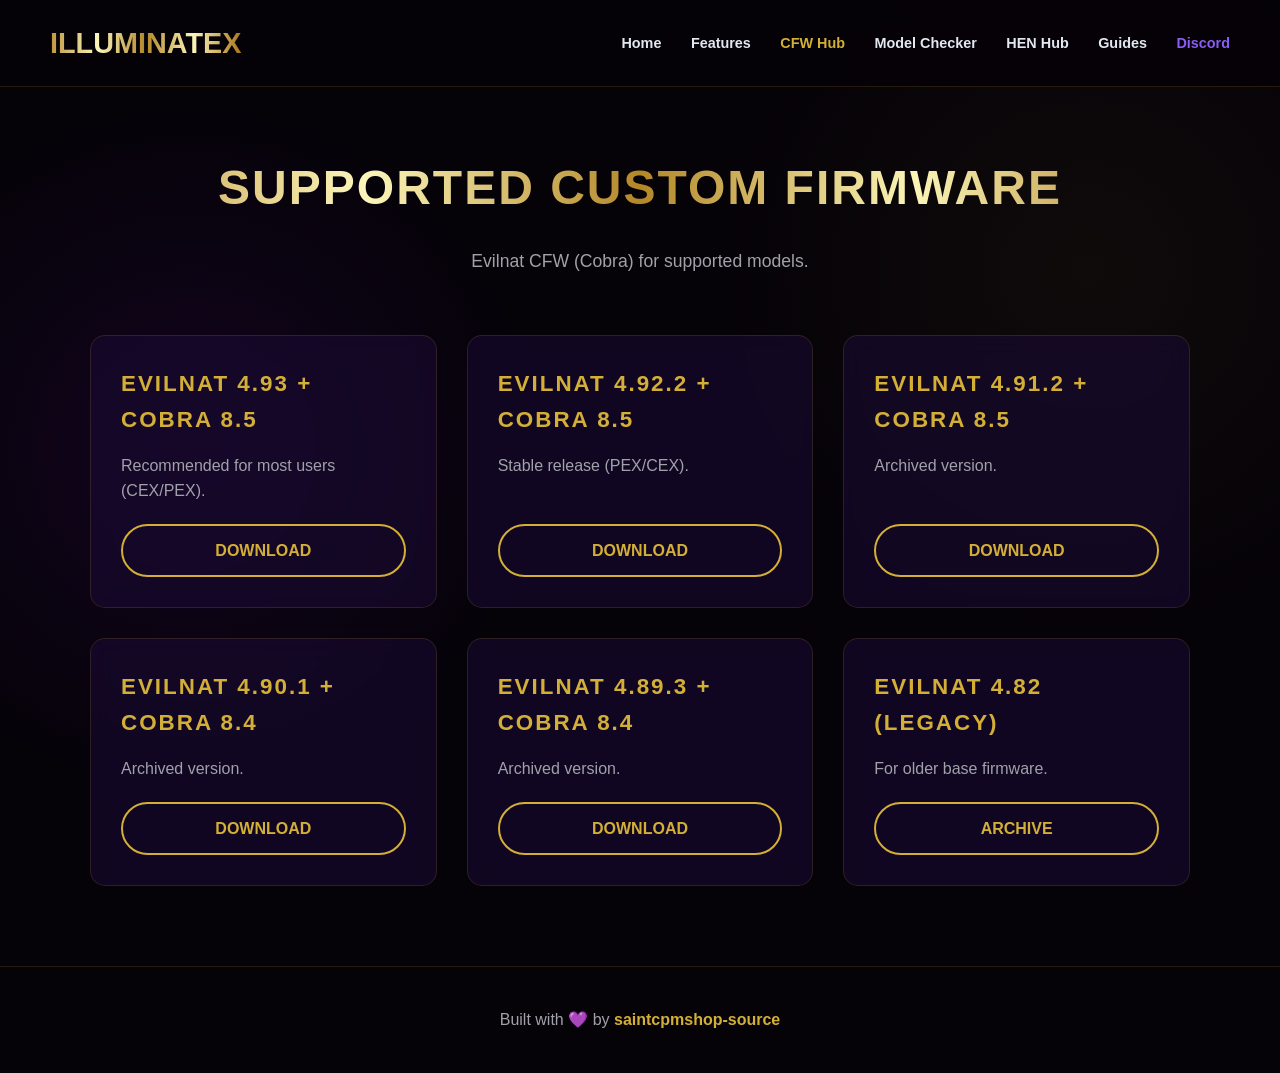
==== cfw.html @ 4d02ca0e "Create cfw.html" ====
<!DOCTYPE html>
<html lang="en">
<head>
    <meta charset="UTF-8">
    <meta name="viewport" content="width=device-width, initial-scale=1.0">
    <title>IlluminateX | CFW Hub</title>
    <link rel="stylesheet" href="style.css">
</head>
<body>
    <nav>
        <div class="logo gold-text">ILLUMINATEX</div>
        <div class="nav-links">
            <a href="index.html">Home</a>
            <a href="features.html">Features</a>
            <a href="cfw.html" class="active">CFW Hub</a>
            <a href="checker.html">Model Checker</a>
            <a href="hen.html">HEN Hub</a>
            <a href="guides.html">Guides</a>
            <a href="https://discord.gg/YOUR_INVITE" target="_blank" style="color: var(--purple-bright);">Discord</a>
        </div>
    </nav>
    <main>
        <h2 class="page-title gold-text">Supported Custom Firmware</h2>
        <p class="page-subtitle">Evilnat CFW (Cobra) for supported models.</p>
        <div class="grid">
            <div class="card"><h3>Evilnat 4.93 + Cobra 8.5</h3><p>Recommended for most users (CEX/PEX).</p><a href="https://consolemods.org/wiki/PS3:Firmwares#Evilnat" target="_blank" class="btn">Download</a></div>
            <div class="card"><h3>Evilnat 4.92.2 + Cobra 8.5</h3><p>Stable release (PEX/CEX).</p><a href="https://consolemods.org/wiki/PS3:Firmwares#Evilnat" target="_blank" class="btn">Download</a></div>
            <div class="card"><h3>Evilnat 4.91.2 + Cobra 8.5</h3><p>Archived version.</p><a href="https://consolemods.org/wiki/PS3:Firmwares#Evilnat" target="_blank" class="btn">Download</a></div>
            <div class="card"><h3>Evilnat 4.90.1 + Cobra 8.4</h3><p>Archived version.</p><a href="https://consolemods.org/wiki/PS3:Firmwares#Evilnat" target="_blank" class="btn">Download</a></div>
            <div class="card"><h3>Evilnat 4.89.3 + Cobra 8.4</h3><p>Archived version.</p><a href="https://consolemods.org/wiki/PS3:Firmwares#Evilnat" target="_blank" class="btn">Download</a></div>
            <div class="card"><h3>Evilnat 4.82 (Legacy)</h3><p>For older base firmware.</p><a href="https://consolemods.org/wiki/PS3:Firmwares#Evilnat" target="_blank" class="btn">Archive</a></div>
        </div>
    </main>
    <footer><p>Built with 💜 by <span>saintcpmshop-source</span></p></footer>
</body>
</html>
---- style.css ----
:root {
    --bg-dark: #050208;
    --bg-panel: rgba(25, 10, 50, 0.6);
    --purple: #4A0E78;
    --purple-bright: #8b5cf6;
    --gold: #D4AF37;
    --gold-glow: #FFD700;
    --text-main: #e2e8f0;
    --text-muted: #a1a1aa;
    --success: #10b981;
    --danger: #ef4444;
    --warning: #f59e0b;
}

* { box-sizing: border-box; margin: 0; padding: 0; font-family: 'Segoe UI', sans-serif; }

body {
    background-color: var(--bg-dark);
    color: var(--text-main);
    line-height: 1.6;
    background-image: radial-gradient(circle at 15% 50%, rgba(74, 14, 120, 0.2), transparent 30%),
                      radial-gradient(circle at 85% 30%, rgba(212, 175, 55, 0.05), transparent 30%);
    background-attachment: fixed;
    min-height: 100vh;
    display: flex;
    flex-direction: column;
}

h1, h2, h3 { color: var(--gold); text-transform: uppercase; letter-spacing: 2px; }
.gold-text {
    background: linear-gradient(to right, #bf953f, #fcf6ba, #b38728, #fbf5b7, #aa771c);
    -webkit-background-clip: text;
    -webkit-text-fill-color: transparent;
    font-weight: 900;
}

@keyframes glow {
    0% { text-shadow: 0 0 10px rgba(212, 175, 55, 0.3); }
    50% { text-shadow: 0 0 20px rgba(212, 175, 55, 0.7), 0 0 30px rgba(74, 14, 120, 0.5); }
    100% { text-shadow: 0 0 10px rgba(212, 175, 55, 0.3); }
}

nav {
    display: flex; justify-content: space-between; align-items: center;
    padding: 20px 50px;
    background: rgba(5, 2, 8, 0.85);
    backdrop-filter: blur(15px);
    position: fixed; width: 100%; top: 0; z-index: 1000;
    border-bottom: 1px solid rgba(212, 175, 55, 0.15);
}
.logo { font-size: 1.8rem; font-weight: 900; animation: glow 4s infinite; }
.nav-links a { color: var(--text-main); text-decoration: none; margin-left: 25px; font-weight: bold; transition: color 0.3s; font-size: 0.9rem; }
.nav-links a:hover, .nav-links a.active { color: var(--gold); }

main { flex: 1; padding: 150px 50px 80px 50px; max-width: 1200px; margin: 0 auto; width: 100%; }
.page-title { text-align: center; font-size: 3rem; margin-bottom: 20px; }
.page-subtitle { text-align: center; color: var(--text-muted); margin-bottom: 60px; font-size: 1.1rem; }

.grid { display: grid; grid-template-columns: repeat(auto-fit, minmax(320px, 1fr)); gap: 30px; }
.card {
    background: var(--bg-panel);
    border: 1px solid rgba(212, 175, 55, 0.15);
    border-radius: 15px; padding: 30px;
    backdrop-filter: blur(12px);
    transition: transform 0.3s, border-color 0.3s, box-shadow 0.3s;
    display: flex; flex-direction: column;
}
.card:hover { transform: translateY(-8px); border-color: var(--gold); box-shadow: 0 10px 30px rgba(74, 14, 120, 0.4); }
.card h3 { margin-bottom: 15px; font-size: 1.4rem; }
.card p { color: var(--text-muted); flex-grow: 1; }

.btn {
    display: inline-block; padding: 12px 30px; font-size: 1rem; font-weight: bold; text-transform: uppercase;
    border-radius: 30px; transition: all 0.3s ease; cursor: pointer; text-decoration: none; text-align: center; margin-top: 20px;
    border: 2px solid var(--gold); color: var(--gold); background: transparent;
}
.btn:hover { background: var(--gold); color: var(--bg-dark); box-shadow: 0 0 20px var(--gold); }

footer { text-align: center; padding: 40px; border-top: 1px solid rgba(212, 175, 55, 0.15); color: var(--text-muted); }
footer span { color: var(--gold); font-weight: bold; }
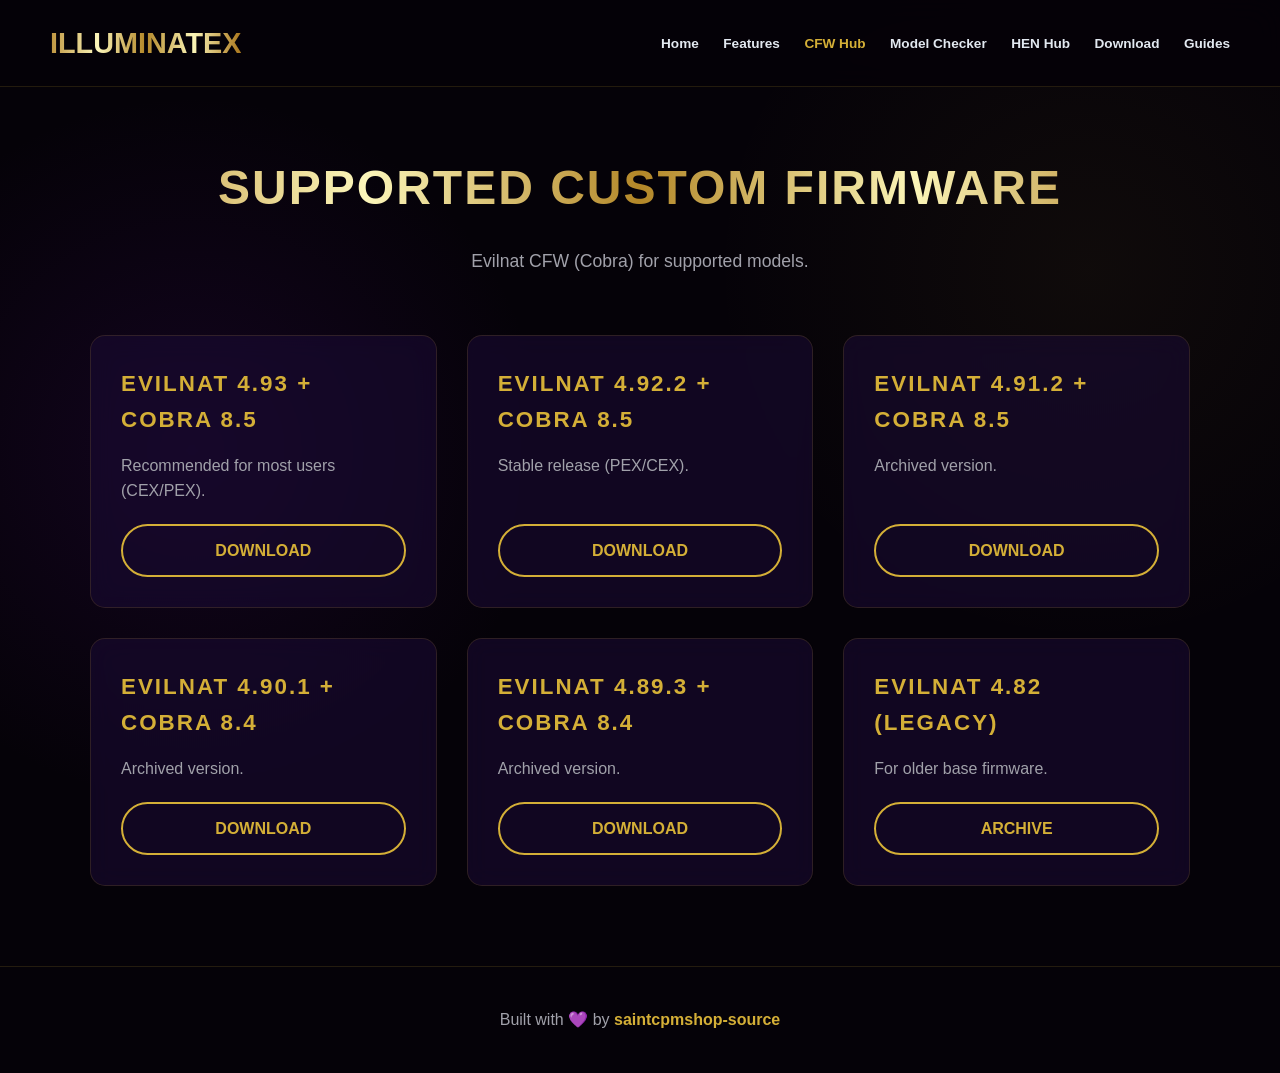
==== commit 8c4c9eea: "Update cfw.html" ====
--- a/cfw.html
+++ b/cfw.html
@@ -15,8 +15,8 @@
             <a href="cfw.html" class="active">CFW Hub</a>
             <a href="checker.html">Model Checker</a>
             <a href="hen.html">HEN Hub</a>
+            <a href="download.html">Download</a>
             <a href="guides.html">Guides</a>
-            <a href="https://discord.gg/YOUR_INVITE" target="_blank" style="color: var(--purple-bright);">Discord</a>
         </div>
     </nav>
     <main>
--- a/style.css
+++ b/style.css
@@ -49,7 +49,7 @@
     border-bottom: 1px solid rgba(212, 175, 55, 0.15);
 }
 .logo { font-size: 1.8rem; font-weight: 900; animation: glow 4s infinite; }
-.nav-links a { color: var(--text-main); text-decoration: none; margin-left: 25px; font-weight: bold; transition: color 0.3s; font-size: 0.9rem; }
+.nav-links a { color: var(--text-main); text-decoration: none; margin-left: 20px; font-weight: bold; transition: color 0.3s; font-size: 0.85rem; }
 .nav-links a:hover, .nav-links a.active { color: var(--gold); }
 
 main { flex: 1; padding: 150px 50px 80px 50px; max-width: 1200px; margin: 0 auto; width: 100%; }
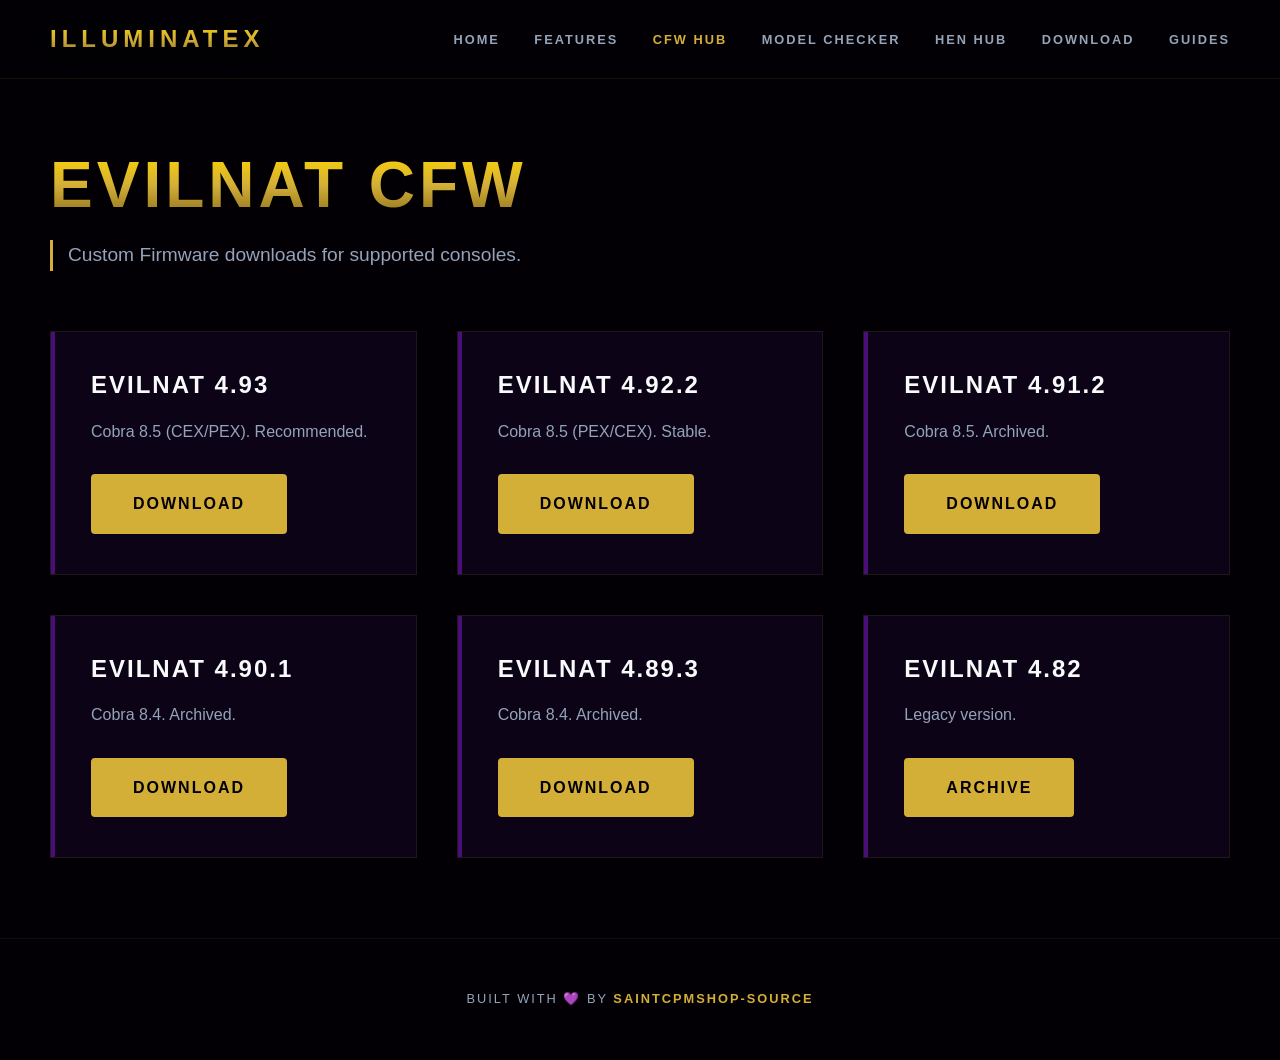
==== commit 37ac23b7: "Update cfw.html" ====
--- a/cfw.html
+++ b/cfw.html
@@ -20,17 +20,17 @@
         </div>
     </nav>
     <main>
-        <h2 class="page-title gold-text">Supported Custom Firmware</h2>
-        <p class="page-subtitle">Evilnat CFW (Cobra) for supported models.</p>
+        <h2 class="page-title gold-text">Evilnat CFW</h2>
+        <p class="page-subtitle">Custom Firmware downloads for supported consoles.</p>
         <div class="grid">
-            <div class="card"><h3>Evilnat 4.93 + Cobra 8.5</h3><p>Recommended for most users (CEX/PEX).</p><a href="https://consolemods.org/wiki/PS3:Firmwares#Evilnat" target="_blank" class="btn">Download</a></div>
-            <div class="card"><h3>Evilnat 4.92.2 + Cobra 8.5</h3><p>Stable release (PEX/CEX).</p><a href="https://consolemods.org/wiki/PS3:Firmwares#Evilnat" target="_blank" class="btn">Download</a></div>
-            <div class="card"><h3>Evilnat 4.91.2 + Cobra 8.5</h3><p>Archived version.</p><a href="https://consolemods.org/wiki/PS3:Firmwares#Evilnat" target="_blank" class="btn">Download</a></div>
-            <div class="card"><h3>Evilnat 4.90.1 + Cobra 8.4</h3><p>Archived version.</p><a href="https://consolemods.org/wiki/PS3:Firmwares#Evilnat" target="_blank" class="btn">Download</a></div>
-            <div class="card"><h3>Evilnat 4.89.3 + Cobra 8.4</h3><p>Archived version.</p><a href="https://consolemods.org/wiki/PS3:Firmwares#Evilnat" target="_blank" class="btn">Download</a></div>
-            <div class="card"><h3>Evilnat 4.82 (Legacy)</h3><p>For older base firmware.</p><a href="https://consolemods.org/wiki/PS3:Firmwares#Evilnat" target="_blank" class="btn">Archive</a></div>
+            <div class="card"><h3>Evilnat 4.93</h3><p>Cobra 8.5 (CEX/PEX). Recommended.</p><a href="https://consolemods.org/wiki/PS3:Firmwares#Evilnat" target="_blank" class="btn">Download</a></div>
+            <div class="card"><h3>Evilnat 4.92.2</h3><p>Cobra 8.5 (PEX/CEX). Stable.</p><a href="https://consolemods.org/wiki/PS3:Firmwares#Evilnat" target="_blank" class="btn">Download</a></div>
+            <div class="card"><h3>Evilnat 4.91.2</h3><p>Cobra 8.5. Archived.</p><a href="https://consolemods.org/wiki/PS3:Firmwares#Evilnat" target="_blank" class="btn">Download</a></div>
+            <div class="card"><h3>Evilnat 4.90.1</h3><p>Cobra 8.4. Archived.</p><a href="https://consolemods.org/wiki/PS3:Firmwares#Evilnat" target="_blank" class="btn">Download</a></div>
+            <div class="card"><h3>Evilnat 4.89.3</h3><p>Cobra 8.4. Archived.</p><a href="https://consolemods.org/wiki/PS3:Firmwares#Evilnat" target="_blank" class="btn">Download</a></div>
+            <div class="card"><h3>Evilnat 4.82</h3><p>Legacy version.</p><a href="https://consolemods.org/wiki/PS3:Firmwares#Evilnat" target="_blank" class="btn">Archive</a></div>
         </div>
     </main>
-    <footer><p>Built with 💜 by <span>saintcpmshop-source</span></p></footer>
+    <footer>BUILT WITH 💜 BY <span>SAINTCPMSHOP-SOURCE</span></footer>
 </body>
 </html>
--- a/style.css
+++ b/style.css
@@ -1,80 +1,112 @@
 :root {
-    --bg-dark: #050208;
-    --bg-panel: rgba(25, 10, 50, 0.6);
+    --bg-dark: #030005;
+    --bg-panel: rgba(15, 5, 25, 0.85);
     --purple: #4A0E78;
     --purple-bright: #8b5cf6;
     --gold: #D4AF37;
     --gold-glow: #FFD700;
-    --text-main: #e2e8f0;
-    --text-muted: #a1a1aa;
+    --text-main: #f8fafc;
+    --text-muted: #94a3b8;
     --success: #10b981;
     --danger: #ef4444;
     --warning: #f59e0b;
 }
 
-* { box-sizing: border-box; margin: 0; padding: 0; font-family: 'Segoe UI', sans-serif; }
+* { box-sizing: border-box; margin: 0; padding: 0; font-family: 'Helvetica Neue', Arial, sans-serif; }
+html { scroll-behavior: smooth; }
 
 body {
     background-color: var(--bg-dark);
     color: var(--text-main);
     line-height: 1.6;
-    background-image: radial-gradient(circle at 15% 50%, rgba(74, 14, 120, 0.2), transparent 30%),
-                      radial-gradient(circle at 85% 30%, rgba(212, 175, 55, 0.05), transparent 30%);
-    background-attachment: fixed;
     min-height: 100vh;
     display: flex;
     flex-direction: column;
+    overflow-x: hidden;
 }
 
-h1, h2, h3 { color: var(--gold); text-transform: uppercase; letter-spacing: 2px; }
+/* Cinematic Gold Typography */
+h1, h2, h3 { 
+    text-transform: uppercase; 
+    letter-spacing: 4px; 
+    font-weight: 900;
+    line-height: 1.1;
+}
+
 .gold-text {
-    background: linear-gradient(to right, #bf953f, #fcf6ba, #b38728, #fbf5b7, #aa771c);
+    background: linear-gradient(180deg, #FFD700 0%, #D4AF37 50%, #8a6d1c 100%);
     -webkit-background-clip: text;
     -webkit-text-fill-color: transparent;
-    font-weight: 900;
+    filter: drop-shadow(0 4px 6px rgba(0,0,0,0.8));
 }
 
-@keyframes glow {
-    0% { text-shadow: 0 0 10px rgba(212, 175, 55, 0.3); }
-    50% { text-shadow: 0 0 20px rgba(212, 175, 55, 0.7), 0 0 30px rgba(74, 14, 120, 0.5); }
-    100% { text-shadow: 0 0 10px rgba(212, 175, 55, 0.3); }
-}
+.purple-text { color: var(--purple-bright); text-shadow: 0 0 15px rgba(139, 92, 246, 0.5); }
 
+/* Navigation (Glassmorphism) */
 nav {
     display: flex; justify-content: space-between; align-items: center;
     padding: 20px 50px;
-    background: rgba(5, 2, 8, 0.85);
-    backdrop-filter: blur(15px);
+    background: rgba(3, 0, 5, 0.7);
+    backdrop-filter: blur(20px);
     position: fixed; width: 100%; top: 0; z-index: 1000;
-    border-bottom: 1px solid rgba(212, 175, 55, 0.15);
+    border-bottom: 1px solid rgba(212, 175, 55, 0.1);
 }
-.logo { font-size: 1.8rem; font-weight: 900; animation: glow 4s infinite; }
-.nav-links a { color: var(--text-main); text-decoration: none; margin-left: 20px; font-weight: bold; transition: color 0.3s; font-size: 0.85rem; }
+.logo { font-size: 1.5rem; font-weight: 900; letter-spacing: 5px; }
+.nav-links a { color: var(--text-muted); text-decoration: none; margin-left: 30px; font-weight: bold; font-size: 0.8rem; letter-spacing: 2px; text-transform: uppercase; transition: color 0.3s; }
 .nav-links a:hover, .nav-links a.active { color: var(--gold); }
 
-main { flex: 1; padding: 150px 50px 80px 50px; max-width: 1200px; margin: 0 auto; width: 100%; }
-.page-title { text-align: center; font-size: 3rem; margin-bottom: 20px; }
-.page-subtitle { text-align: center; color: var(--text-muted); margin-bottom: 60px; font-size: 1.1rem; }
+/* Page Layout */
+main { flex: 1; padding: 150px 50px 80px 50px; max-width: 1400px; margin: 0 auto; width: 100%; }
+.page-title { font-size: 4rem; margin-bottom: 20px; text-align: left; }
+.page-subtitle { color: var(--text-muted); margin-bottom: 60px; font-size: 1.2rem; border-left: 3px solid var(--gold); padding-left: 15px;}
 
-.grid { display: grid; grid-template-columns: repeat(auto-fit, minmax(320px, 1fr)); gap: 30px; }
+/* Giant Hero Section (GTA 6 Style) */
+.hero {
+    height: 100vh; 
+    display: flex; flex-direction: column; justify-content: flex-end; align-items: flex-start; text-align: left; 
+    padding: 0 10% 15vh 10%; 
+    position: relative;
+    background: linear-gradient(to top, var(--bg-dark) 5%, transparent 60%), 
+                url('https://images.unsplash.com/photo-1618519764620-7403abdbdfe9?q=80&w=2070&auto=format&fit=crop') center/cover no-repeat;
+}
+.hero::before {
+    content: ''; position: absolute; top: 0; left: 0; width: 100%; height: 100%;
+    background: radial-gradient(circle at center, rgba(74, 14, 120, 0.2), transparent);
+}
+.hero h1 { font-size: 8rem; margin-bottom: -10px; position: relative; z-index: 2;}
+.hero h2 { font-size: 2rem; color: var(--text-main); letter-spacing: 10px; margin-bottom: 30px; position: relative; z-index: 2;}
+.hero p { font-size: 1.2rem; color: #cbd5e1; max-width: 600px; margin-bottom: 40px; position: relative; z-index: 2;}
+
+/* Buttons */
+.btn {
+    display: inline-block; padding: 15px 40px; font-size: 1rem; font-weight: 900; text-transform: uppercase;
+    letter-spacing: 2px; border-radius: 4px; transition: all 0.3s ease; cursor: pointer; text-decoration: none; text-align: center;
+    border: 2px solid var(--gold); color: var(--bg-dark); background: var(--gold);
+    position: relative; z-index: 2;
+}
+.btn:hover { background: transparent; color: var(--gold); box-shadow: 0 0 30px rgba(212, 175, 55, 0.4); }
+.btn-outline { background: transparent; color: var(--gold); }
+.btn-outline:hover { background: var(--gold); color: var(--bg-dark); }
+
+/* Cards (Editorial Style) */
+.grid { display: grid; grid-template-columns: repeat(auto-fit, minmax(350px, 1fr)); gap: 40px; }
 .card {
     background: var(--bg-panel);
-    border: 1px solid rgba(212, 175, 55, 0.15);
-    border-radius: 15px; padding: 30px;
-    backdrop-filter: blur(12px);
-    transition: transform 0.3s, border-color 0.3s, box-shadow 0.3s;
-    display: flex; flex-direction: column;
+    border: 1px solid rgba(212, 175, 55, 0.1);
+    padding: 40px;
+    transition: transform 0.4s ease, border-color 0.4s ease;
+    position: relative;
+    overflow: hidden;
 }
-.card:hover { transform: translateY(-8px); border-color: var(--gold); box-shadow: 0 10px 30px rgba(74, 14, 120, 0.4); }
-.card h3 { margin-bottom: 15px; font-size: 1.4rem; }
-.card p { color: var(--text-muted); flex-grow: 1; }
+.card::before {
+    content: ''; position: absolute; top: 0; left: 0; width: 4px; height: 100%; background: var(--purple);
+    transition: background 0.4s;
+}
+.card:hover { transform: translateY(-10px); border-color: rgba(212, 175, 55, 0.4); }
+.card:hover::before { background: var(--gold); }
+.card h3 { font-size: 1.5rem; margin-bottom: 20px; color: var(--text-main); letter-spacing: 2px;}
+.card p { color: var(--text-muted); margin-bottom: 30px; font-size: 1rem;}
 
-.btn {
-    display: inline-block; padding: 12px 30px; font-size: 1rem; font-weight: bold; text-transform: uppercase;
-    border-radius: 30px; transition: all 0.3s ease; cursor: pointer; text-decoration: none; text-align: center; margin-top: 20px;
-    border: 2px solid var(--gold); color: var(--gold); background: transparent;
-}
-.btn:hover { background: var(--gold); color: var(--bg-dark); box-shadow: 0 0 20px var(--gold); }
-
-footer { text-align: center; padding: 40px; border-top: 1px solid rgba(212, 175, 55, 0.15); color: var(--text-muted); }
+/* Footer */
+footer { text-align: center; padding: 50px; border-top: 1px solid rgba(255, 255, 255, 0.05); color: var(--text-muted); font-size: 0.8rem; letter-spacing: 2px; text-transform: uppercase;}
 footer span { color: var(--gold); font-weight: bold; }
